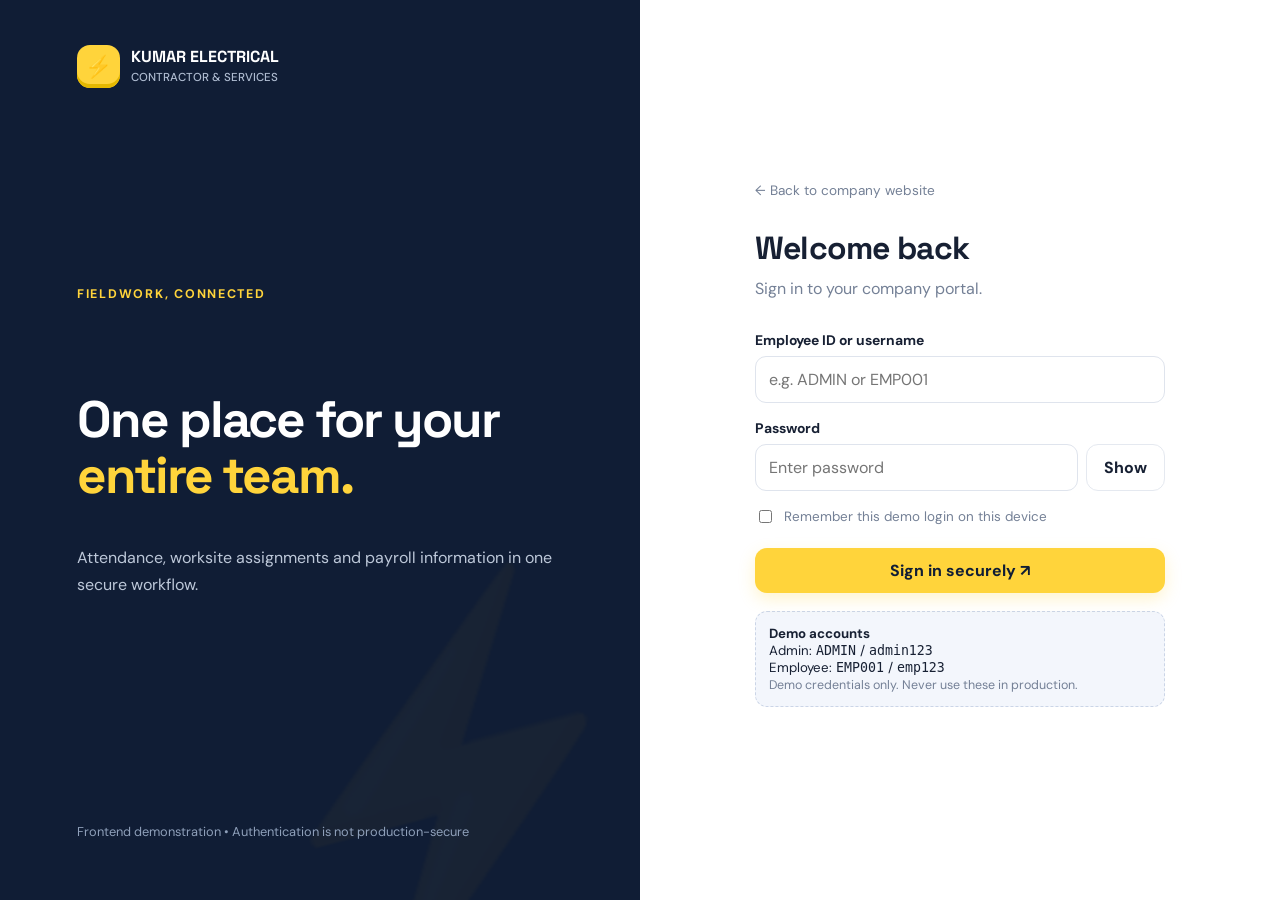
==== login.html @ 0651dfa7 "Add files via upload" ====
<!doctype html>
<html lang="en">

<head>
    <meta charset="utf-8">
    <meta name="viewport" content="width=device-width,initial-scale=1">
    <title>Portal Login | Kumar Electrical Contractor</title>
    <link rel="stylesheet" href="style.css">
</head>

<body>
    <main class="auth-wrap">
        <aside class="auth-side"><a class="brand" href="index.html"><span class="brand-mark">⚡</span><span
                    class="brand-name">KUMAR ELECTRICAL<small>CONTRACTOR & SERVICES</small></span></a>
            <div class="auth-copy">
                <div class="eyebrow">FIELDWORK, CONNECTED</div>
                <h1>One place for your <span style="color:var(--yellow)">entire team.</span></h1>
                <p>Attendance, worksite assignments and payroll information in one secure workflow.</p>
            </div>
            <p style="font-size:.8rem;color:#8fa0ba;position:relative;z-index:1">Frontend demonstration • Authentication
                is not production-secure</p>
        </aside>
        <section class="auth-main">
            <form class="auth-form" id="loginForm"><a href="index.html" style="color:var(--muted);font-size:.85rem">←
                    Back to company website</a>
                <h2 style="margin-top:28px">Welcome back</h2>
                <p>Sign in to your company portal.</p>
                <div class="field"><label for="username">Employee ID or username</label><input id="username"
                        autocomplete="username" required placeholder="e.g. ADMIN or EMP001"></div>
                <div class="field"><label for="password">Password</label>
                    <div class="input-row"><input id="password" type="password" autocomplete="current-password" required
                            placeholder="Enter password"><button type="button" class="btn ghost"
                            id="togglePassword">Show</button></div>
                </div><label class="checkline"><input type="checkbox" id="rememberMe"> Remember this demo login on this
                    device</label><button class="btn full" style="margin-top:22px" type="submit" id="loginButton">Sign
                    in securely ↗</button>
                <div class="demo-box"><strong>Demo accounts</strong><br>Admin: <code>ADMIN</code> /
                    <code>admin123</code><br>Employee: <code>EMP001</code> / <code>emp123</code><br><span
                        class="hint">Demo credentials only. Never use these in production.</span></div>
                <div id="loginMessage" class="hint" style="margin-top:14px" aria-live="polite"></div>
            </form>
        </section>
    </main>
    <div class="toast-region" id="toastRegion"></div>
    <script src="app.js"></script>
    <script src="api.js"></script>
</body>

</html>
---- style.css ----
@import url('https://fonts.googleapis.com/css2?family=DM+Sans:wght@400;500;600;700&family=Space+Grotesk:wght@500;600;700&display=swap');
:root{--navy:#101d35;--navy2:#172847;--yellow:#ffd43b;--ink:#172033;--muted:#748096;--bg:#f4f6fa;--card:#fff;--line:#e5e9f0;--green:#12805c;--red:#c33e4b;--blue:#3568d4;--shadow:0 14px 35px rgba(22,37,65,.08);--radius:18px}*{box-sizing:border-box}html{scroll-behavior:smooth}body{margin:0;background:var(--bg);color:var(--ink);font-family:'DM Sans',sans-serif}h1,h2,h3,h4,.brand-name{font-family:'Space Grotesk',sans-serif;margin-top:0}h1{font-size:clamp(2rem,4vw,3.5rem);line-height:1.08;letter-spacing:-.04em}h2{letter-spacing:-.025em}p{line-height:1.65;color:var(--muted)}a{color:inherit;text-decoration:none}button,input,select,textarea{font:inherit}button,.btn{border:0;cursor:pointer;transition:transform .2s,box-shadow .2s,background .2s}.btn{display:inline-flex;align-items:center;justify-content:center;gap:9px;padding:12px 17px;border-radius:12px;font-weight:700;background:var(--yellow);color:var(--navy);box-shadow:0 6px 16px #ffd43b40}.btn:hover{transform:translateY(-2px);box-shadow:0 10px 20px #ffd43b55}.btn.secondary{background:var(--navy);color:white;box-shadow:none}.btn.ghost{background:transparent;color:var(--ink);border:1px solid var(--line);box-shadow:none}.btn.danger{background:#fff0f1;color:var(--red);box-shadow:none}.btn.small{padding:8px 11px;font-size:.86rem}.btn.full{width:100%}.icon{display:inline-grid;place-items:center;width:38px;height:38px;border-radius:12px;background:#fff4c4;color:var(--navy);font-size:1.15rem}.brand{display:flex;align-items:center;gap:11px;font-weight:700}.brand-mark{width:43px;height:43px;border-radius:13px;background:var(--yellow);display:grid;place-items:center;color:var(--navy);font-size:1.35rem;box-shadow:inset 0 -4px 0 #e5b800}.brand-name{font-size:1rem;line-height:1.1}.brand small{display:block;color:#aebbd0;font:500 .72rem 'DM Sans';margin-top:5px}.topbar{height:76px;display:flex;align-items:center;justify-content:space-between;padding:0 clamp(18px,5vw,72px);background:var(--navy);color:white;position:relative;z-index:10}.topbar .brand small{color:#aebbd0}.navlinks{display:flex;align-items:center;gap:26px;color:#dbe2ed;font-size:.92rem}.navlinks a:hover{color:var(--yellow)}.hero{background:radial-gradient(circle at 80% 20%,#253f68 0,transparent 32%),linear-gradient(130deg,var(--navy),#142844 70%,#1b3555);color:white;padding:85px clamp(20px,7vw,100px) 100px;position:relative;overflow:hidden}.hero:after{content:'';position:absolute;width:470px;height:470px;border:1px solid #ffffff15;border-radius:50%;right:-80px;bottom:-270px;box-shadow:0 0 0 45px #ffffff08,0 0 0 90px #ffffff05}.hero-inner{max-width:1250px;margin:auto;display:grid;grid-template-columns:1.15fr .85fr;align-items:center;gap:50px;position:relative;z-index:1}.eyebrow{display:inline-flex;gap:8px;align-items:center;color:var(--yellow);font-size:.78rem;letter-spacing:.14em;text-transform:uppercase;font-weight:700;margin-bottom:20px}.hero h1{max-width:720px}.hero h1 span{color:var(--yellow)}.hero p{max-width:580px;color:#bdc8d9;font-size:1.08rem}.hero-actions{display:flex;gap:12px;flex-wrap:wrap;margin-top:28px}.hero-visual{min-height:340px;position:relative;display:grid;place-items:center}.blueprint{width:min(100%,430px);aspect-ratio:1/1;border:1px solid #ffffff28;border-radius:35px;background:linear-gradient(135deg,#ffffff10,#ffffff03);display:grid;place-items:center;position:relative;transform:rotate(2deg);animation:float 6s ease-in-out infinite}.blueprint:before,.blueprint:after{content:'';position:absolute;border:1px dashed #ffffff30;inset:30px;border-radius:24px}.blueprint:after{inset:65px}.big-bolt{font-size:8rem;color:var(--yellow);text-shadow:0 14px 45px #ffd43b40;animation:pulse 3s infinite}.float-card{position:absolute;background:white;color:var(--ink);border-radius:15px;padding:15px 18px;box-shadow:var(--shadow);animation:float 5s ease-in-out infinite}.float-card strong{display:block;font-size:1.1rem}.float-card small{color:var(--muted)}.fc-one{top:18px;left:-10px}.fc-two{right:-10px;bottom:35px;animation-delay:-2s}.section{padding:76px clamp(20px,6vw,80px);max-width:1440px;margin:auto}.section-head{max-width:650px;margin:0 auto 35px;text-align:center}.section-head p{margin-bottom:0}.services-grid,.stats-grid,.project-grid{display:grid;grid-template-columns:repeat(3,1fr);gap:18px}.service-card,.project-card,.panel,.stat-card,.feature-card{background:var(--card);border:1px solid var(--line);border-radius:var(--radius);padding:24px;box-shadow:0 3px 15px #10203a05;transition:transform .25s,box-shadow .25s}.service-card:hover,.project-card:hover,.feature-card:hover{transform:translateY(-5px);box-shadow:var(--shadow)}.service-card h3{margin:18px 0 8px}.service-card p{margin:0;font-size:.93rem}.stats-band{background:var(--yellow);padding:35px clamp(20px,6vw,80px)}.stats-grid{max-width:1200px;margin:auto;grid-template-columns:repeat(4,1fr);text-align:center}.stat-number{font:700 2rem 'Space Grotesk';color:var(--navy)}.stat-label{font-size:.88rem;color:#4c5360}.project-card{padding:0;overflow:hidden}.project-image{height:185px;background:linear-gradient(135deg,#172847,#45617f);display:grid;place-items:center;color:#ffd43b;font-size:3rem;position:relative;overflow:hidden}.project-image:after{content:'';position:absolute;width:240px;height:240px;border:1px solid #ffffff25;transform:rotate(35deg);box-shadow:0 0 0 28px #ffffff08,0 0 0 58px #ffffff06}.project-content{padding:20px}.project-content p{font-size:.9rem}.footer{background:#0b1426;color:white;padding:35px clamp(20px,6vw,80px);display:flex;justify-content:space-between;gap:20px;flex-wrap:wrap}.footer p{margin:7px 0;color:#aebbd0;font-size:.86rem}.auth-wrap{min-height:100vh;display:grid;grid-template-columns:1fr 1fr;background:white}.auth-side{background:var(--navy);color:white;padding:45px clamp(25px,6vw,80px);display:flex;flex-direction:column;justify-content:space-between;position:relative;overflow:hidden}.auth-side:after{content:'⚡';font-size:22rem;position:absolute;bottom:-110px;right:-30px;color:#ffffff08;transform:rotate(-15deg)}.auth-copy{position:relative;z-index:1;max-width:500px}.auth-copy h1{margin-top:70px}.auth-copy p{color:#bdc8d9}.auth-main{display:grid;place-items:center;padding:30px}.auth-form{width:min(100%,410px)}.auth-form h2{font-size:2rem;margin-bottom:8px}.auth-form>p{margin-top:0;margin-bottom:28px}.field{display:flex;flex-direction:column;gap:7px;margin-bottom:16px}.field label{font-size:.87rem;font-weight:700}.field input,.field select,.field textarea,.search-input{border:1px solid #dfe4ed;background:#fff;border-radius:11px;padding:12px 13px;outline:none;width:100%;transition:border .2s,box-shadow .2s}.field input:focus,.field select:focus,.field textarea:focus,.search-input:focus{border-color:#6a8fe8;box-shadow:0 0 0 3px #3568d415}.field textarea{min-height:90px;resize:vertical}.input-row{display:flex;gap:8px}.input-row input{flex:1;min-width:0}.hint{font-size:.78rem;color:var(--muted)}.demo-box{background:#f3f6fc;border:1px dashed #cbd5e7;padding:13px;border-radius:12px;font-size:.83rem;margin-top:18px}.dashboard-shell{min-height:100vh;display:grid;grid-template-columns:250px 1fr}.sidebar{background:var(--navy);color:white;padding:24px 16px;display:flex;flex-direction:column;gap:26px;position:sticky;top:0;height:100vh}.side-nav{display:grid;gap:6px}.side-nav a,.side-nav button{padding:12px 14px;border-radius:11px;color:#bfc9d9;display:flex;align-items:center;gap:12px;background:transparent;text-align:left;font-size:.92rem}.side-nav a:hover,.side-nav a.active,.side-nav button:hover{background:#ffffff12;color:white}.side-nav a.active{box-shadow:inset 3px 0 var(--yellow)}.side-label{font-size:.68rem;color:#7f91ad;text-transform:uppercase;letter-spacing:.13em;padding:0 14px;margin-bottom:3px}.sidebar-bottom{margin-top:auto}.user-mini{display:flex;align-items:center;gap:10px;padding:12px;border-top:1px solid #ffffff18}.avatar{width:39px;height:39px;display:grid;place-items:center;border-radius:50%;background:var(--yellow);color:var(--navy);font-weight:700;flex-shrink:0}.user-mini strong{font-size:.86rem;display:block}.user-mini small{font-size:.75rem;color:#9baac0}.main-area{min-width:0}.dash-top{height:76px;background:#fff;border-bottom:1px solid var(--line);display:flex;align-items:center;justify-content:space-between;padding:0 30px;gap:15px}.dash-top h2{font-size:1.05rem;margin:0}.top-actions{display:flex;align-items:center;gap:10px}.main-content{padding:30px;max-width:1600px;margin:auto}.welcome-row{display:flex;justify-content:space-between;align-items:flex-start;gap:20px;margin-bottom:25px}.welcome-row h1{font-size:1.8rem;margin-bottom:7px}.welcome-row p{margin:0}.cards-grid{display:grid;grid-template-columns:repeat(4,minmax(0,1fr));gap:15px;margin-bottom:22px}.stat-card{padding:20px;min-width:0}.stat-top{display:flex;justify-content:space-between;align-items:center;gap:8px}.stat-card .stat-value{font:700 1.85rem 'Space Grotesk';margin:17px 0 4px;overflow-wrap:anywhere}.stat-card .stat-title{font-size:.83rem;color:var(--muted)}.stat-foot{font-size:.77rem;color:var(--green)}.dashboard-grid{display:grid;grid-template-columns:1.2fr .8fr;gap:18px;margin-bottom:20px}.panel{padding:22px;min-width:0}.panel-head{display:flex;justify-content:space-between;align-items:center;gap:15px;margin-bottom:20px}.panel-head h3{font-size:1.02rem;margin:0}.panel-head p{font-size:.82rem;margin:5px 0 0}.table-wrap{overflow:auto}table{border-collapse:collapse;width:100%;min-width:620px;font-size:.86rem}th{text-align:left;background:#f7f8fb;color:#748096;font-size:.72rem;text-transform:uppercase;letter-spacing:.05em;font-weight:700}th,td{padding:14px 13px;border-bottom:1px solid #edf0f5;white-space:nowrap}tbody tr:hover{background:#fafbfe}.person-cell{display:flex;align-items:center;gap:10px}.person-cell .avatar{width:32px;height:32px;font-size:.75rem}.person-cell strong{display:block}.person-cell small{color:var(--muted);font-size:.76rem}.badge{display:inline-flex;align-items:center;gap:5px;padding:6px 9px;border-radius:100px;font-size:.73rem;font-weight:700;background:#eef1f6;color:#637087}.badge.green{background:#e5f6ef;color:#13835e}.badge.yellow{background:#fff5ce;color:#856500}.badge.red{background:#ffeaed;color:#bd3547}.badge.blue{background:#e9f0ff;color:#3568d4}.action-row{display:flex;gap:7px;align-items:center}.empty-state{text-align:center;padding:32px 15px;color:var(--muted)}.empty-state .icon{margin:0 auto 12px}.bar-list{display:grid;gap:17px}.bar-label{display:flex;justify-content:space-between;font-size:.84rem;margin-bottom:8px}.bar-track{height:8px;border-radius:20px;background:#edf0f5;overflow:hidden}.bar-fill{height:100%;border-radius:20px;background:linear-gradient(90deg,var(--yellow),#f4b900);animation:grow 1.1s ease both}.quick-grid{display:grid;grid-template-columns:repeat(2,1fr);gap:10px}.quick-action{display:flex;align-items:center;gap:10px;padding:14px;border:1px solid var(--line);border-radius:13px;background:#fff;text-align:left;font-weight:700;font-size:.83rem}.quick-action:hover{border-color:#d8b627;background:#fffdf3}.toolbar{display:flex;gap:10px;flex-wrap:wrap;align-items:center;margin-bottom:18px}.toolbar .search-input{max-width:290px}.toolbar select{border:1px solid #dfe4ed;background:#fff;border-radius:11px;padding:11px 12px}.toolbar .spacer{flex:1}.form-grid{display:grid;grid-template-columns:repeat(2,minmax(0,1fr));gap:0 14px}.form-grid .wide{grid-column:1/-1}.modal-backdrop{position:fixed;inset:0;background:#0c172bb8;display:none;place-items:center;padding:20px;z-index:100;backdrop-filter:blur(5px)}.modal-backdrop.open{display:grid;animation:fadeIn .2s}.modal{width:min(100%,600px);max-height:90vh;overflow:auto;background:white;border-radius:20px;padding:25px;box-shadow:0 30px 100px #0004;animation:popIn .25s}.modal-head{display:flex;align-items:center;justify-content:space-between;gap:10px;margin-bottom:18px}.modal-head h2{font-size:1.25rem;margin:0}.close-btn{width:35px;height:35px;border-radius:10px;background:#f1f3f7}.modal-actions{display:flex;justify-content:flex-end;gap:9px;margin-top:20px}.toast-region{position:fixed;right:20px;top:20px;display:grid;gap:10px;z-index:200}.toast{background:var(--navy);color:white;padding:14px 18px;border-radius:13px;box-shadow:var(--shadow);min-width:230px;animation:slideIn .25s}.toast.error{background:#a52d3c}.toast.success{background:#116849}.attendance-hero{background:linear-gradient(130deg,#14243f,#203c61);color:white;border-radius:20px;padding:26px;display:flex;justify-content:space-between;align-items:center;gap:20px;margin-bottom:20px}.attendance-hero p{color:#c1ccdd;margin-bottom:0}.clock{font:700 2rem 'Space Grotesk';color:var(--yellow)}.verify-box{border:1px solid var(--line);border-radius:17px;padding:22px;text-align:center}.fingerprint-ring{width:100px;height:100px;border-radius:50%;border:2px solid #dce4f1;display:grid;place-items:center;margin:0 auto 16px;color:var(--blue);font-size:2.5rem;position:relative}.fingerprint-ring.scanning:after{content:'';position:absolute;inset:-7px;border:2px solid var(--yellow);border-radius:50%;border-top-color:transparent;animation:spin 1s linear infinite}.verify-status{font-size:.85rem;color:var(--muted);min-height:22px;margin:10px 0}.pill-tabs{display:flex;gap:7px;background:#edf0f6;padding:5px;border-radius:12px;width:max-content;margin-bottom:18px}.pill-tabs button{padding:9px 13px;border-radius:9px;background:transparent;color:#647086;font-size:.83rem;font-weight:700}.pill-tabs button.active{background:white;color:var(--navy);box-shadow:0 2px 8px #12234410}.hidden{display:none!important}.mobile-menu{display:none}.site-cards{display:grid;grid-template-columns:repeat(3,minmax(0,1fr));gap:16px}.site-card{background:white;border:1px solid var(--line);border-radius:17px;overflow:hidden}.site-art{height:130px;background:linear-gradient(135deg,#172847,#516b88);display:grid;place-items:center;color:var(--yellow);font-size:2.8rem;position:relative}.site-body{padding:18px}.site-body h3{font-size:1rem;margin-bottom:5px}.site-body p{font-size:.83rem;margin:0 0 12px}.site-meta{display:flex;justify-content:space-between;font-size:.8rem;color:var(--muted);padding-top:13px;border-top:1px solid var(--line)}.salary-total{font:700 2.2rem 'Space Grotesk';color:var(--navy)}.salary-box{background:#fff7d5;border:1px solid #f4e29a;padding:20px;border-radius:16px}.chart-bars{height:210px;display:flex;align-items:flex-end;gap:14px;padding-top:15px}.chart-col{flex:1;display:flex;flex-direction:column;align-items:center;gap:8px;height:100%;justify-content:flex-end}.chart-bar{width:min(35px,75%);border-radius:8px 8px 3px 3px;background:linear-gradient(180deg,#ffdf58,#f0b900);min-height:4px;animation:growY .9s ease both}.chart-col span{font-size:.72rem;color:var(--muted)}.gallery-grid{display:grid;grid-template-columns:repeat(3,minmax(0,1fr));gap:16px}.gallery-item{border:1px solid var(--line);border-radius:15px;overflow:hidden;background:white}.gallery-thumb{height:180px;display:grid;place-items:center;background:linear-gradient(135deg,#152844,#526d8d);color:var(--yellow);font-size:3rem}.gallery-details{padding:15px}.gallery-details h3{font-size:.98rem;margin-bottom:5px}.gallery-details p{font-size:.82rem;margin:0 0 12px}.theme-toggle{background:#ffffff12;color:white;border:1px solid #ffffff22;border-radius:10px;padding:8px 10px}.light-theme{--bg:#fff;--card:#fff;--line:#e7eaf0}.loading-screen{position:fixed;inset:0;background:var(--navy);display:grid;place-items:center;z-index:999;transition:opacity .4s,visibility .4s}.loading-screen.done{opacity:0;visibility:hidden}.loader-mark{width:70px;height:70px;border-radius:20px;background:var(--yellow);display:grid;place-items:center;font-size:2rem;animation:loaderPulse 1s infinite}.loading-caption{color:#c0ccdc;text-align:center;margin-top:18px;font-size:.85rem;letter-spacing:.1em;text-transform:uppercase}.reveal{opacity:0;transform:translateY(18px);transition:opacity .7s,transform .7s}.reveal.visible{opacity:1;transform:none}.notice{padding:13px 15px;border-radius:12px;background:#fff5cf;color:#775e00;font-size:.84rem;line-height:1.5}.notice.blue{background:#edf3ff;color:#2b4f9d}.notice.red{background:#ffeff1;color:#9e2d3b}.checkline{display:flex;align-items:center;gap:9px;font-size:.84rem;color:var(--muted)}.checkline input{accent-color:var(--navy)}
@keyframes float{0%,100%{transform:translateY(0) rotate(2deg)}50%{transform:translateY(-12px) rotate(1deg)}}@keyframes pulse{0%,100%{transform:scale(1)}50%{transform:scale(1.08)}}@keyframes spin{to{transform:rotate(360deg)}}@keyframes fadeIn{from{opacity:0}to{opacity:1}}@keyframes popIn{from{opacity:0;transform:translateY(10px) scale(.98)}to{opacity:1;transform:none}}@keyframes slideIn{from{opacity:0;transform:translateX(15px)}to{opacity:1;transform:none}}@keyframes grow{from{width:0}}@keyframes growY{from{height:0}}@keyframes loaderPulse{0%,100%{transform:scale(1);box-shadow:0 0 0 0 #ffd43b33}50%{transform:scale(1.08);box-shadow:0 0 0 15px #ffd43b00}}
@media(max-width:1100px){.cards-grid{grid-template-columns:repeat(2,minmax(0,1fr))}.dashboard-grid{grid-template-columns:1fr}.site-cards,.gallery-grid{grid-template-columns:repeat(2,minmax(0,1fr))}.hero-inner{gap:25px}.hero-visual{min-height:290px}.big-bolt{font-size:6rem}}@media(max-width:800px){.navlinks{gap:12px}.hero-inner{grid-template-columns:1fr}.hero{padding-top:65px}.hero-visual{min-height:260px;max-width:500px;width:100%;margin:auto}.blueprint{width:300px}.big-bolt{font-size:5rem}.services-grid,.project-grid{grid-template-columns:repeat(2,1fr)}.stats-grid{grid-template-columns:repeat(2,1fr);row-gap:25px}.auth-wrap{grid-template-columns:1fr}.auth-side{display:none}.dashboard-shell{grid-template-columns:1fr}.sidebar{position:fixed;z-index:50;left:-270px;top:0;width:250px;transition:left .25s;box-shadow:10px 0 35px #0002}.sidebar.open{left:0}.mobile-menu{display:inline-flex}.main-content{padding:20px}.dash-top{padding:0 18px}.site-cards,.gallery-grid{grid-template-columns:repeat(2,minmax(0,1fr))}.welcome-row{align-items:center}.topbar{padding:0 18px}.navlinks a:not(.btn){display:none}}@media(max-width:520px){.cards-grid{grid-template-columns:repeat(2,minmax(0,1fr));gap:10px}.stat-card{padding:15px}.stat-card .stat-value{font-size:1.4rem}.main-content{padding:14px}.dash-top{height:66px}.welcome-row{display:block}.welcome-row .btn{margin-top:14px}.services-grid,.project-grid,.site-cards,.gallery-grid{grid-template-columns:1fr}.hero-actions .btn{width:100%}.hero-visual{min-height:220px}.blueprint{width:235px;border-radius:25px}.fc-one{left:0}.fc-two{right:0}.float-card{padding:11px}.section{padding-top:55px;padding-bottom:55px}.stats-band{padding-top:28px;padding-bottom:28px}.stats-grid{gap:18px}.stat-number{font-size:1.6rem}.form-grid{grid-template-columns:1fr}.form-grid .wide{grid-column:auto}.attendance-hero{display:block}.clock{margin-top:16px}.toolbar .search-input{max-width:none;flex:1 1 100%}.toolbar select{flex:1}.modal{padding:19px}.footer{display:block}}
/* Site history cards are interactive while preserving the existing visual theme. */
.site-card-clickable{cursor:pointer;transition:transform .22s ease,box-shadow .22s ease,border-color .22s ease}.site-card-clickable:hover,.site-card-clickable:focus-visible{transform:translateY(-4px);box-shadow:0 18px 42px #10234418;border-color:#e7bf22;outline:none}.site-card-clickable .site-art{transition:background-position .35s ease}.site-card-clickable:hover .site-art{background-position:100% 100%}

/* Refinements: site photos, bordered work descriptions, correct dark theme and hover motion. */
.photo-project{background-size:cover;background-position:center;background-repeat:no-repeat;min-height:190px;transition:transform .45s ease,filter .35s ease;}
.project-card,.gallery-item,.site-card,.stat-card,.panel,.service-card{transition:transform .25s ease,box-shadow .25s ease,border-color .25s ease;}
.project-card:hover,.gallery-item:hover,.service-card:hover,.stat-card:hover{transform:translateY(-4px);box-shadow:0 18px 38px rgba(10,25,48,.15);}
.project-card:hover .photo-project,.gallery-item:hover .gallery-thumb{filter:saturate(1.12) brightness(1.04);}
.description-box{border:1px solid var(--line);border-left:4px solid var(--yellow);border-radius:12px;padding:12px 14px;margin:12px 0 15px;background:color-mix(in srgb,var(--card) 92%,var(--yellow) 8%);}
.description-box strong{display:block;font-size:.78rem;letter-spacing:.04em;text-transform:uppercase;margin-bottom:5px;color:var(--muted)}
.description-box p{margin:0;white-space:normal;overflow-wrap:anywhere;}
.site-photo-preview-wrap{margin-top:8px;min-height:42px;display:flex;align-items:center;gap:10px;}
.site-photo-preview{display:block;max-width:220px;max-height:130px;object-fit:cover;border-radius:12px;border:1px solid var(--line);}
.site-detail-photo{width:100%;max-height:280px;object-fit:cover;border-radius:14px;margin-bottom:14px;border:1px solid var(--line);}
.contact-phone{font-weight:700;text-decoration:underline;text-underline-offset:3px;color:inherit;}
.contact-line{margin-top:12px;font-weight:700;}
/* Dark theme is opt-in and persisted; surfaces, forms, tables and modal dialogs all switch together. */
.dark-theme{--ink:#e8edf6;--muted:#a5b2c7;--bg:#0b1220;--card:#111c2e;--line:#29364b;--shadow:0 14px 35px rgba(0,0,0,.28);color:var(--ink);background:var(--bg);color-scheme:dark;}
.dark-theme body,.dark-theme .main-area{background:var(--bg);color:var(--ink);}
.dark-theme .panel,.dark-theme .stat-card,.dark-theme .site-card,.dark-theme .gallery-item,.dark-theme .quick-action,.dark-theme .salary-box,.dark-theme .verify-box{background:var(--card);color:var(--ink);border-color:var(--line);}
.dark-theme .modal{background:#111c2e;color:var(--ink);border:1px solid var(--line);}
.dark-theme input,.dark-theme select,.dark-theme textarea,.dark-theme .toolbar select{background:#0b1424;color:var(--ink);border-color:#34445d;}
.dark-theme input::placeholder,.dark-theme textarea::placeholder{color:#8190a8;}
.dark-theme th{background:#17253b;color:#bac6d8;}
.dark-theme td{border-bottom-color:#29364b;}
.dark-theme tbody tr:hover{background:#18263b;}
.dark-theme .btn.ghost{color:var(--ink);border-color:#34445d;}
.dark-theme .pill-tabs{background:#0b1424;}
.dark-theme .pill-tabs button{color:#a5b2c7;}
.dark-theme .pill-tabs button.active{background:#26364e;color:#fff;}
.dark-theme .description-box{background:#142136;border-color:#34445d;border-left-color:var(--yellow);}
.dark-theme .notice.blue{background:#172b49;color:#c5d7ff;}
.dark-theme .notice{background:#342d15;color:#f8df86;}
.dark-theme .bar-track{background:#26344a;}
.dark-theme .empty-state{color:var(--muted);}
.dark-theme .close-btn{background:#25334a;color:#e8edf6;}
.dark-theme .sidebar{background:#0d1728;border-right:1px solid #25334a;}
.dark-theme .side-nav a,.dark-theme .side-nav button{color:#b8c4d7;}
.dark-theme .side-nav a:hover,.dark-theme .side-nav a.active{background:#1b2a41;color:#fff;}
.dark-theme .user-mini{border-color:#29364b;}
.dark-theme .salary-total{color:#f4d86d;}
@media(prefers-reduced-motion:reduce){*,*::before,*::after{animation-duration:.01ms!important;animation-iteration-count:1!important;scroll-behavior:auto!important;transition-duration:.01ms!important;}}

/* API/database loading overlay: visible only while backend requests are pending. */
.api-loading-overlay{position:fixed;inset:0;z-index:2000;display:grid;place-items:center;padding:22px;background:rgba(9,18,34,.76);backdrop-filter:blur(9px);opacity:0;visibility:hidden;pointer-events:none;transition:opacity .22s ease,visibility .22s ease}.api-loading-overlay.visible{opacity:1;visibility:visible;pointer-events:auto}.api-loader-card{width:min(100%,360px);padding:30px 26px;border:1px solid #ffffff20;border-radius:22px;background:#101d35;color:#fff;text-align:center;box-shadow:0 25px 80px #0005;animation:popIn .24s ease}.api-loader-mark{width:62px;height:62px;margin:0 auto 18px;border-radius:18px;background:var(--yellow);color:var(--navy);display:grid;place-items:center;font-size:1.8rem;animation:loaderPulse 1.1s ease-in-out infinite}.api-loader-title{font:700 1.1rem 'Space Grotesk',sans-serif}.api-loader-message{min-height:22px;margin-top:8px;color:#c3cede;font-size:.86rem}.api-loader-track{height:5px;margin-top:23px;overflow:hidden;border-radius:20px;background:#ffffff20}.api-loader-track span{display:block;width:38%;height:100%;border-radius:20px;background:var(--yellow);animation:apiLoadingMove 1.15s ease-in-out infinite}.api-loader-foot{margin-top:18px;color:#8e9cb2;font-size:.65rem;letter-spacing:.14em}@keyframes apiLoadingMove{0%{transform:translateX(-110%)}100%{transform:translateX(370%)}}body.dark-theme .api-loader-card{background:#080f1d;border-color:#ffffff24}@media(prefers-reduced-motion:reduce){.api-loader-mark,.api-loader-track span{animation:none}.api-loading-overlay{transition:none}}
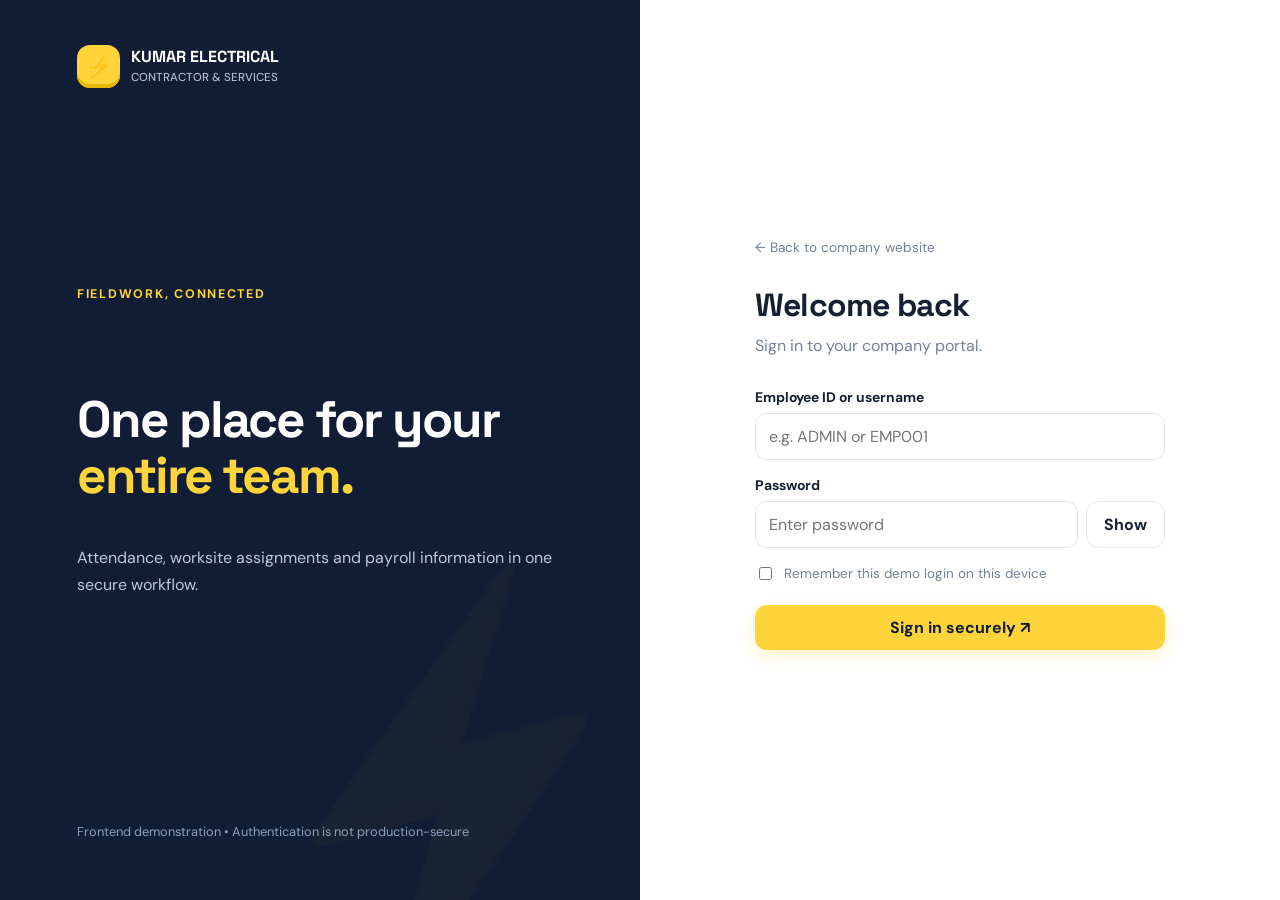
==== commit 329fd121: "Remove demo account credentials from login page Removed demo account information from login.html." ====
--- a/login.html
+++ b/login.html
@@ -34,9 +34,7 @@
                 </div><label class="checkline"><input type="checkbox" id="rememberMe"> Remember this demo login on this
                     device</label><button class="btn full" style="margin-top:22px" type="submit" id="loginButton">Sign
                     in securely ↗</button>
-                <div class="demo-box"><strong>Demo accounts</strong><br>Admin: <code>ADMIN</code> /
-                    <code>admin123</code><br>Employee: <code>EMP001</code> / <code>emp123</code><br><span
-                        class="hint">Demo credentials only. Never use these in production.</span></div>
+               
                 <div id="loginMessage" class="hint" style="margin-top:14px" aria-live="polite"></div>
             </form>
         </section>
@@ -46,4 +44,4 @@
     <script src="api.js"></script>
 </body>
 
-</html>+</html>
